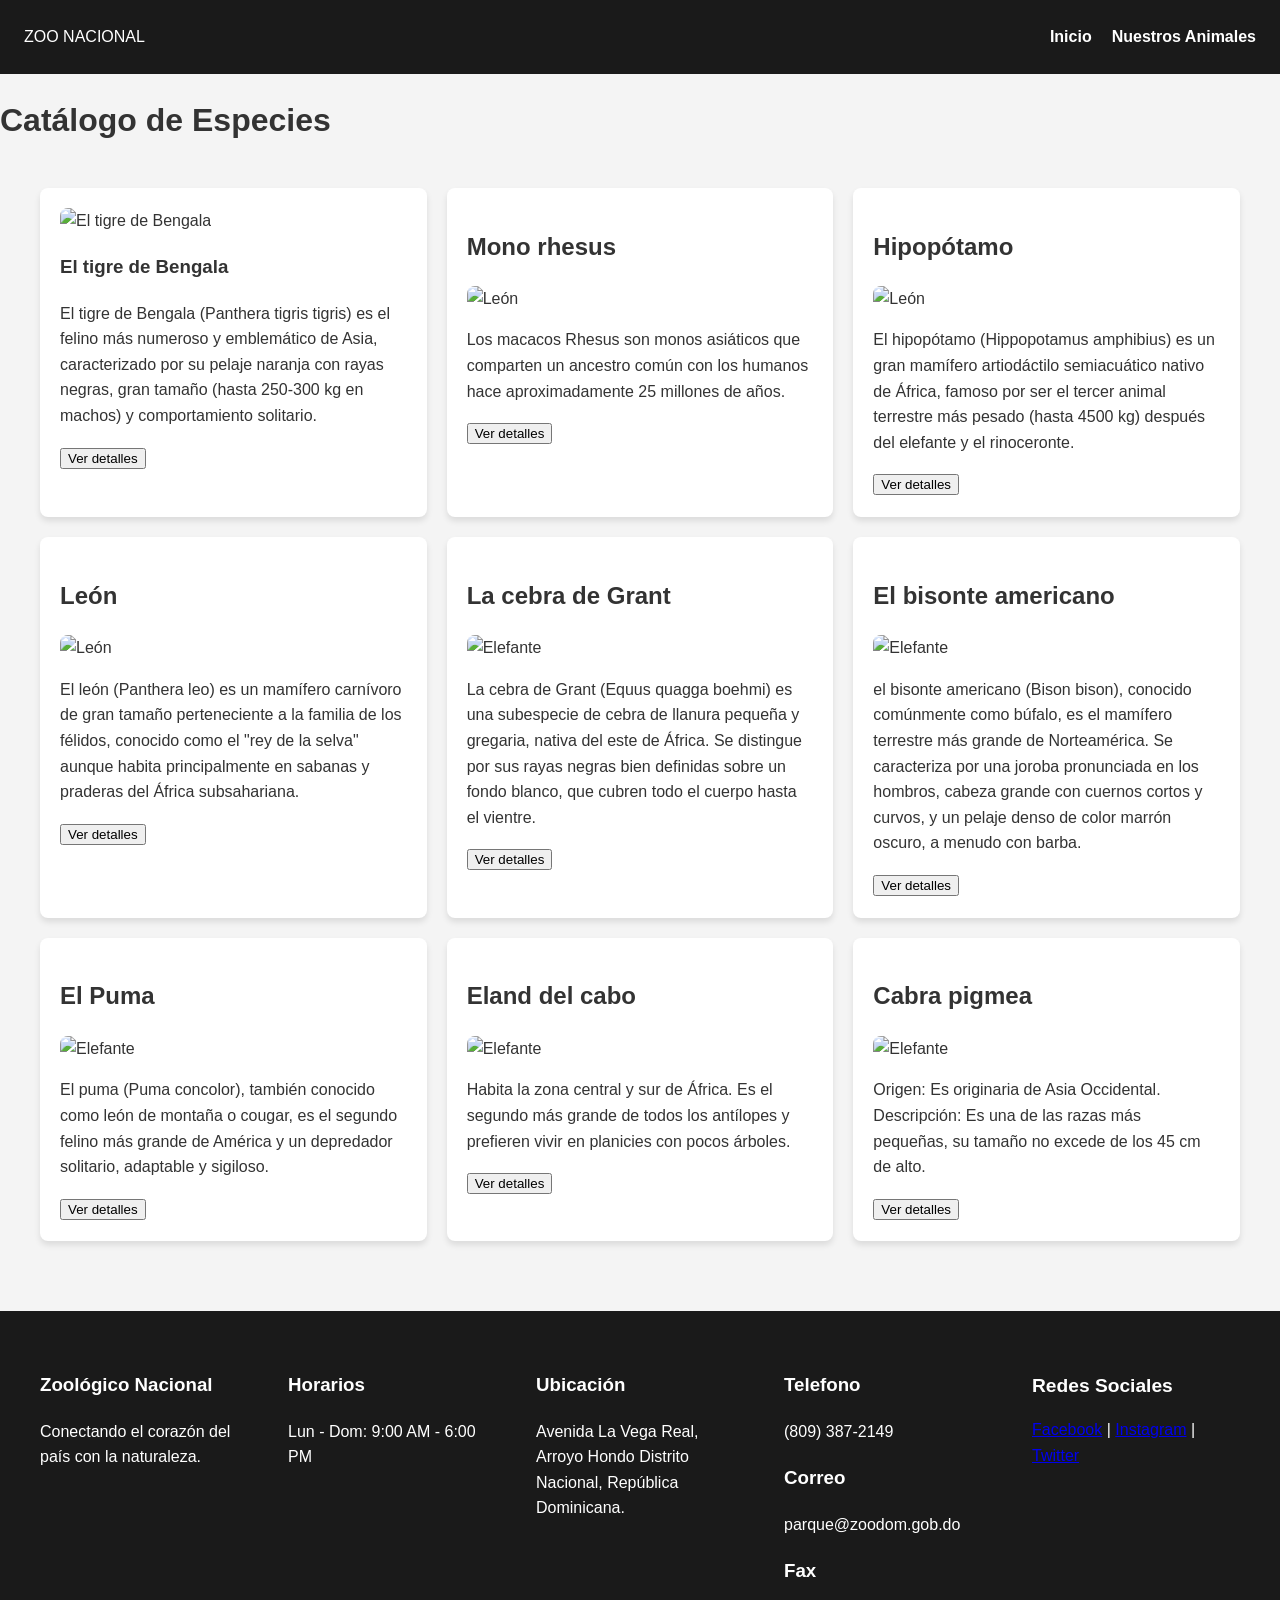
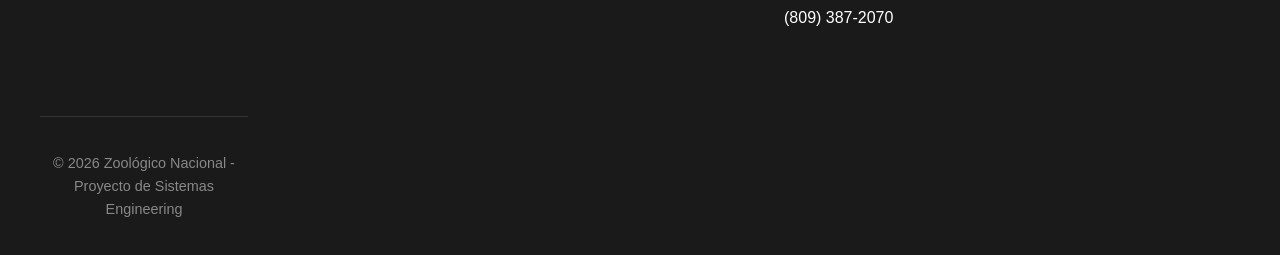
==== animales.html @ 7a5b52e7 "Add files via upload" ====
<!DOCTYPE html>
<html lang="es">
<head>
    <meta charset="UTF-8">
     <meta name="viewport" content="width=device-width, initial-scale=1.0"> 
    <title>Nuestros Animales | Zoológico Nacional</title>
    <link rel="stylesheet" href="estilos.css">
</head>
<body>
    <header>
        <div class="logo">ZOO NACIONAL</div>
        <nav>
            <ul>
                <li><a href="index.html">Inicio</a></li>
                <li><a href="animales.html">Nuestros Animales</a></li>
            </ul>
        </nav>
    </header>

    <main>
        <h1>Catálogo de Especies</h1>
        <div class="contenedor-animales">  
            <article class="ficha">
    <img src="..img/tigre-bengala.jpg" alt="El tigre de Bengala">
    <h3>El tigre de Bengala</h3>
    <p>El tigre de Bengala (Panthera tigris tigris) es el felino más numeroso y emblemático de
Asia, caracterizado por su pelaje naranja con rayas negras, gran tamaño (hasta 250-300
kg en machos) y comportamiento solitario.</p>
    <button class="btn-detalles" onclick="alert('Más información próximamente')">Ver detalles</button>
</article>
              <article class="ficha">
                <h2>Mono rhesus</h2>
                <img src="img/mono.jpg" alt="León">
                <p>Los macacos Rhesus son monos asiáticos que comparten un ancestro común con los humanos hace aproximadamente 25 millones de años.</p>
                 <button class="btn-detalles" onclick="alert('Más información próximamente')">Ver detalles</button>
            </article>
            <article class="ficha">
                <h2>Hipopótamo</h2>
                <img src="img/leopardo.jpg" alt="León">
                <p>El hipopótamo (Hippopotamus amphibius) es un gran mamífero artiodáctilo semiacuático nativo de África, famoso por ser el tercer animal terrestre más pesado (hasta 4500 kg) después del elefante y el rinoceronte.</p>
                 <button class="btn-detalles" onclick="alert('Más información próximamente')">Ver detalles</button>
            </article>
            <article class="ficha">
                <h2>León</h2>
                <img src="img/leon.jpg" alt="León">
                <p>El león (Panthera leo) es un mamífero carnívoro de gran tamaño perteneciente a la familia de los félidos, conocido como el "rey de la selva" aunque habita principalmente en sabanas y praderas del África subsahariana.</p>
                 <button class="btn-detalles" onclick="alert('Más información próximamente')">Ver detalles</button>
            </article>
            <article class="ficha">
                <h2>La cebra de Grant</h2>
                <img src="img/elefante.jpg" alt="Elefante">
                <p>La cebra de Grant (Equus quagga boehmi) es una subespecie de cebra de llanura pequeña y gregaria, nativa del este de África. Se distingue por sus rayas negras bien definidas sobre un fondo blanco, que cubren todo el cuerpo hasta el vientre.</p>
                 <button class="btn-detalles" onclick="alert('Más información próximamente')">Ver detalles</button>
            </article>
            <article class="ficha">
                <h2>El bisonte americano</h2>
                <img src="img/elefante.jpg" alt="Elefante">
                <p>el bisonte americano (Bison bison), conocido comúnmente como búfalo, es el mamífero terrestre más grande de Norteamérica. Se caracteriza por una joroba pronunciada en los hombros, cabeza grande con cuernos cortos y curvos, y un pelaje denso de color marrón oscuro, a menudo con barba.</p>
                 <button class="btn-detalles" onclick="alert('Más información próximamente')">Ver detalles</button>
            </article>
            <article class="ficha">
                <h2>El Puma</h2>
                <img src="img/elefante.jpg" alt="Elefante">
                <p>El puma (Puma concolor), también conocido como león de montaña o cougar, es el segundo felino más grande de América y un depredador solitario, adaptable y sigiloso.</p>
                 <button class="btn-detalles" onclick="alert('Más información próximamente')">Ver detalles</button>
            </article>
            <article class="ficha">
                <h2>Eland del cabo</h2>
                <img src="img/elefante.jpg" alt="Elefante">
                <p>Habita la zona central y sur de África. Es el segundo más grande de todos los antílopes y prefieren vivir en planicies con pocos árboles.</p>
                 <button class="btn-detalles" onclick="alert('Más información próximamente')">Ver detalles</button>
            </article>
            <article class="ficha">
                <h2>Cabra pigmea</h2>
                <img src="img/elefante.jpg" alt="Elefante">
                <p>Origen: Es originaria de Asia Occidental. Descripción: Es una de las razas más pequeñas, su tamaño no excede de los 45 cm de alto.</p>
                 <button class="btn-detalles" onclick="alert('Más información próximamente')">Ver detalles</button>
            </article>
        </div>
    </main>
    <footer>
    <div class="footer-content">
        <div class="footer-columna">
            <h3>Zoológico Nacional</h3>
            <p>Conectando el corazón del país con la naturaleza.</p>
        </div>
        <div class="footer-columna">
            <h3>Horarios</h3>
            <p>Lun - Dom: 9:00 AM - 6:00 PM</p>
        </div>
        <div class="footer-columna">
            <h3>Ubicación</h3>
            <p>Avenida La Vega Real, Arroyo Hondo Distrito Nacional, República Dominicana.</p>
        </div>
        <div class="footer-columna">
            <h3>Telefono</h3>
            <p>(809) 387-2149</p>
            <h3>Correo</h3>
            <p>parque@zoodom.gob.do</p>
            <h3>Fax</h3>
            <p>(809) 387-2070</p>
        </div>
<div class="footer-section"> 
            <h3>Redes Sociales</h3>
            <p><a href="https://www.facebook.com/zoodom" target="_blank">Facebook</a> | <a href="https://www.instagram.com/zoodom" target="_blank">Instagram</a> | <a href="https://twitter.com/zoodom" target="_blank">Twitter</a></p>
</div>
       
    <div class="footer-bottom">
        <p>&copy; 2026 Zoológico Nacional - Proyecto de Sistemas Engineering</p>
    </div>
 </footer>
</body>
</html>
---- estilos.css ----
/* Configuraci�n b�sica para un look limpio */ 
html, body {
    height: 100%;
    margin: 0;
    padding: 0;
    box-sizing: border-box;
}
body { display: flex; flex-direction: column; min-height: 100vh;
 }
body {
    font-family: 'Segoe UI', Tahoma, Verdana, Geneva, Tahoma, sans-serif, Verdana, sans-serif;
    margin: 0;
    padding: 0;
    line-height: 1.6;
    color: #333;
    display: flex;
    flex-direction: column;
    min-height: 100vh;;
}


header { 
    background-color: #2c3e50; 
    color: white; 
    padding: 1rem; 
    display: flex; 
    justify-content: 
    space-between; 
    align-items: center;
} 

nav ul { 
    list-style: none; 
    margin: 0; 
    padding: 0; 
    display: flex; 
    } 

nav ul li { 
    margin-left: 20px; 
} 

nav a { 
    color: white; 
    text-decoration: none; 
    font-weight: bold; 
} 

.hero { 
    text-align: center; 
    padding: 50px 20px; 
    background-color: #ecf0f1; 
} 
    /* Estilos Globales */
body {
    font-family: 'Segoe UI', Tahoma, Geneva, Verdana, sans-serif;
    line-height: 1.6;
    margin: 0;
    background-color: #f4f4f4; /* Un tono gris muy suave */
}

/* Header Minimalista */
header {
    background-color: #1a1a1a; /* Negro mate elegante */
    color: white;
    padding: 1.5rem;
    display: flex;
    justify-content: space-between;
    position: sticky;
    top: 0;
}

nav ul { display: flex; list-style: none; }
nav ul li { margin-left: 20px; }
nav a { color: white; text-decoration: none; font-weight: bold; }

/* Contenedor de Animales (La clave para tu avance) */
.contenedor-animales {
    display: grid;
    grid-template-columns: repeat(auto-fit, minmax(300px, 1fr));
    gap: 20px;
    padding: 20px;
    max-width: 1200px;
    margin: auto;
}

/* Estilo de "Tarjeta" para cada animal */
.ficha {
    background: white;
    padding: 20px;
    border-radius: 8px;
    box-shadow: 0 4px 6px rgba(0,0,0,0.1);
    transition: transform 0.3s;
}

.ficha:hover {
    transform: translateY(-10px); /* Efecto al pasar el mouse */
}

.ficha img {
    max-width: 100%;
    height: auto;
    border-radius: 4px;
}
btn-detalles {
    background-color: #2c3e50;
    color: white;
    border: none;
    padding: 10px 20px;
    border-radius: 4px;
    cursor: pointer;
    margin-top: 10px;
}

.btn-detalles:hover {
    background-color: #34495e;
}
/* Mejora para las tarjetas */
.ficha img {
    width: 100%;
    height: 200px; /* Esto hace que todas las fotos tengan el mismo alto */
    object-fit: cover; /* Esto evita que la imagen se deforme */
    border-radius: 8px 8px 0 0;
}
#contacto {
    max-width: 600px;
    margin: 40px auto;
    padding: 20px;
    background: #ffffff;
    border-radius: 8px;
}

input, textarea {
    width: 100%;
    padding: 12px;
    margin: 10px 0;
    border: 1px solid #ccc;
    border-radius: 4px;
    box-sizing: border-box; /* Esto evita que el padding rompa el diseño */
}

input:focus, textarea:focus {
    border-color: #2c3e50;
    outline: none;
}
.seccion-contacto {
    max-width: 500px; /* Un poco más estrecho para que se vea elegante */
    margin: 50px auto; /* Centrado en la página */
    padding: 30px;
    background: #ffffff;
    border: 1px solid #e0e0e0;
    border-radius: 12px; /* Bordes suaves */
    min-height: 400px;
    margin-bottom: 50px;
}

.seccion-contacto h2 {
    text-align: center;
    color: #1a1a1a;
}
footer {
    background-color: #1a1a1a;
    color: #ffffff;
    padding: 40px 20px 20px;
    margin-top: 50px;
}

.footer-content {
    display: grid;
    grid-template-columns: repeat(auto-fit, minmax(200px, 1fr));
    gap: 40px;
    max-width: 1200px;
    margin: 0 auto;
}

.footer-section h3 {
    margin-bottom: 15px;
    font-size: 1.2rem;
}

.footer-bottom {
    text-align: center;
    margin-top: 30px;
    font-size: 0.9rem;
    color: #888;
    border-top: 1px solid #333;
    padding-top: 20px;
}
/* Contenedor del grid */
.grid-animales {
    display: grid;
    /* Esto crea columnas que se ajustan automáticamente al tamaño de la pantalla */
    grid-template-columns: repeat(auto-fit, minmax(250px, 1fr));
    gap: 20px;
    padding: 20px;
    max-width: 1200px;
    margin: 0 auto;
}

/* Estilo de cada tarjeta */
.tarjeta-animal {
    border: 1px solid #ddd;
    border-radius: 10px;
    padding: 15px;
    text-align: center;
    background: #fff;
    transition: transform 0.3s ease; /* Efecto suave al mover el mouse */
}

/* El efecto "Hover" (cuando pasas el mouse por encima) */
.tarjeta-animal:hover {
    transform: translateY(-10px); /* La tarjeta salta un poquito hacia arriba */
    box-shadow: 0 10px 20px rgba(0,0,0,0.1);
}

/* Estilos para pantallas pequeñas (menos de 768px) */
@media (max-width: 768px) {
    header {
        flex-direction: column; /* Apila el logo y el menú verticalmente */
        text-align: center;
    }

    nav ul {
        margin-top: 15px;
        justify-content: center;
    }

    .grid-animales {
        grid-template-columns: 1fr; /* Una sola columna para los animales */
    }
}

.contenido-hero h1 {
    font-size: 3rem;
    margin-bottom: 10px;
}

.btn-hero {
    display: inline-block;
    margin-top: 20px;
    padding: 12px 30px;
    background-color: #27ae60; /* Un verde zoológico muy profesional */
    color: white;
    text-decoration: none;
    border-radius: 25px;
    font-weight: bold;
    transition: transform 0.3s;
}

.btn-hero:hover {
    transform: scale(1.05); /* El botón crece un poquito al pasar el mouse */
}
.seccion-nosotros {
    padding: 60px 20px;
    max-width: 800px; /* Esto hace que el texto no sea demasiado largo y se lea fácil */
    margin: 0 auto;  /* Centra la sección en la pantalla */
    text-align: center;
}

.seccion-nosotros h2 {
    margin-bottom: 30px;
    color: #333;
}

.contenedor-mision, .contenedor-vision {
    margin-bottom: 30px;
}

.seccion-nosotros h3 {
    color: #27ae60; /* El verde profesional del sitio */
    margin-bottom: 10px;
}
#btn-hidtoria {
    background-color: #27ae60;
    color: white;
    border: none;
    padding: 10px 20px;
    border-radius: 5px;
    cursor: pointer;
    margin-top: 15px;
    transition: background 0.3s;
}
btn-historia:hover {
    background-color: #219150;
}
.bloque-marco-estrategico {
    margin-bottom: 40px;
    border: 1px solid #e0e0e0;
    background-color: #f9f9f9;
    padding: 25px;
    border-radius: 8px;
}
    bloque-marco-estrategico h3 {
        text-transform: uppercase;
        color: #2c3e50;
        margin-bottom: 20px;
        letter-spacing: 1px;
    }
        bloque-marco-estrategico h4 {
            color: #27ae60;
            margin-bottom: 15px;
        }
        .lista-valores {
            list-style: none;
            padding: 0;
            margin-top: 15px;
        }
        .lista-valores li {
            margin-bottom: 12px;
            padding-left: 20px;
            position: relative;
            line-height: 1.6;
        }
        .lista-valores li::before {
            content: '✓'; /* Un check para cada valor */
            position: absolute;
            left: 0;
            color: #27ae60; /* El mismo verde profesional */
        }   
#btn-historia {
    background-color: #27ae60;
    color: white;
    border: none;
    padding: 12px 24px;
    font-size: 16px;
    font-weight: 600;
    border-radius: 25px;
    cursor: pointer;
    transition: all 0.3s ease;
    box-shadow: 0 4px 6px rgba(0,0,0,0.1);
    text-transform: uppercase;
    letter-spacing: 1px;
    margin: 20px 0;
    display: inline-block;
}
#btn-historia:hover {
    background-color: #2ecc71;
    transform: translateY(-2px);
    box-shadow: 0 6px 12px rgba(0,0,0,0.15);
}
#btn-historia:active {
    transform: translateY(1px);
    box-shadow: 0 2px 4px rgba(0,0,0,0.1);
}
.seccion-servicios {
    padding: 80px 20px;
    background-color: #f9f9f9; /* Un fondo gris muy suave resalta las tarjetas blancas */
}

.contenedor-tarjetas {
    display: grid;
    grid-template-columns: repeat(auto-fit, minmax(220px, 1fr));
    gap: 20px;
    max-width: 1000px;
    margin: 40px auto;
}

.tarjeta {
    background: white;
    padding: 30px 20px;
    border-radius: 15px;
    text-align: center;
    box-shadow: 0 10px 20px rgba(0,0,0,0.05); /* Sombra suave */
    transition: 0.3s;
    border-top: 4px solid #27ae60; /* Un toque de color arriba de cada tarjeta */
}

.tarjeta span {
    display: block;
    font-size: 40px;
    margin-bottom: 15px;
}

.tarjeta:hover {
    transform: translateY(-10px); /* Efecto de levitación */
    box-shadow: 0 15px 30px rgba(0,0,0,0.1);
}
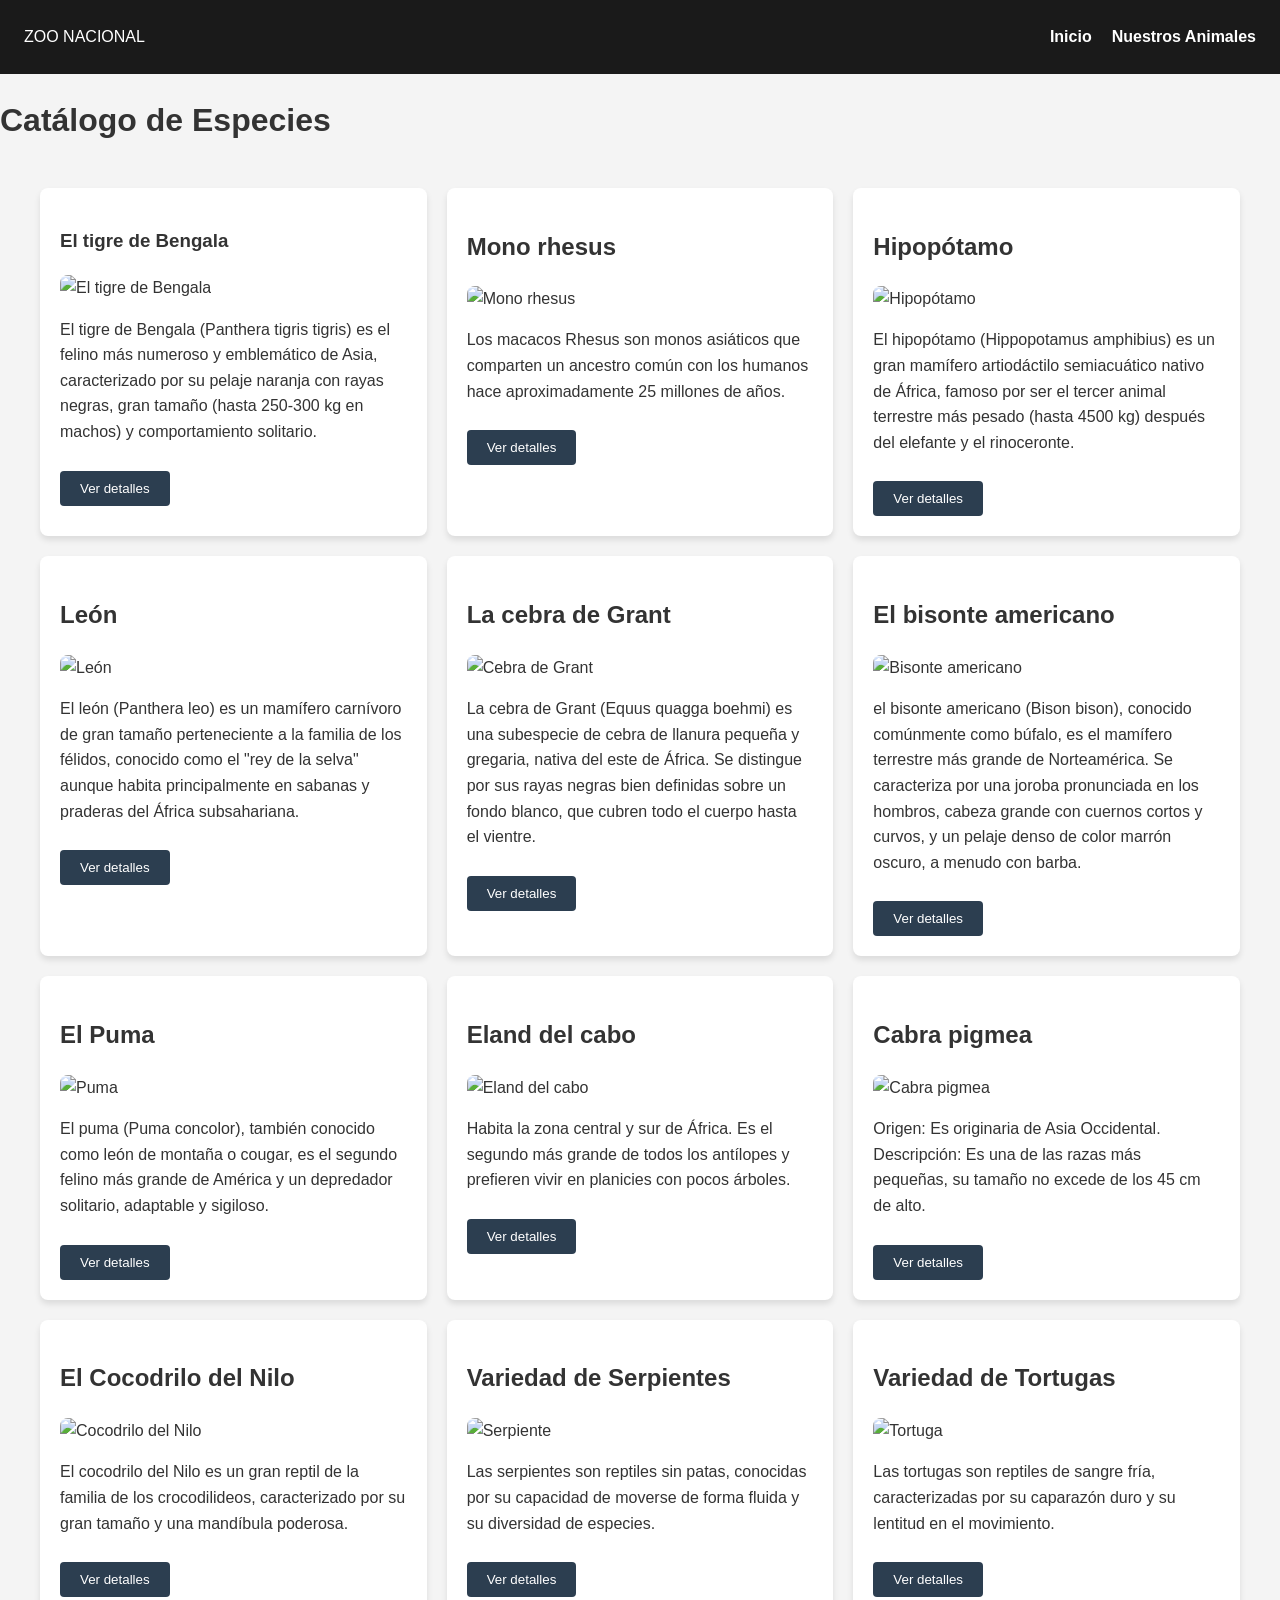
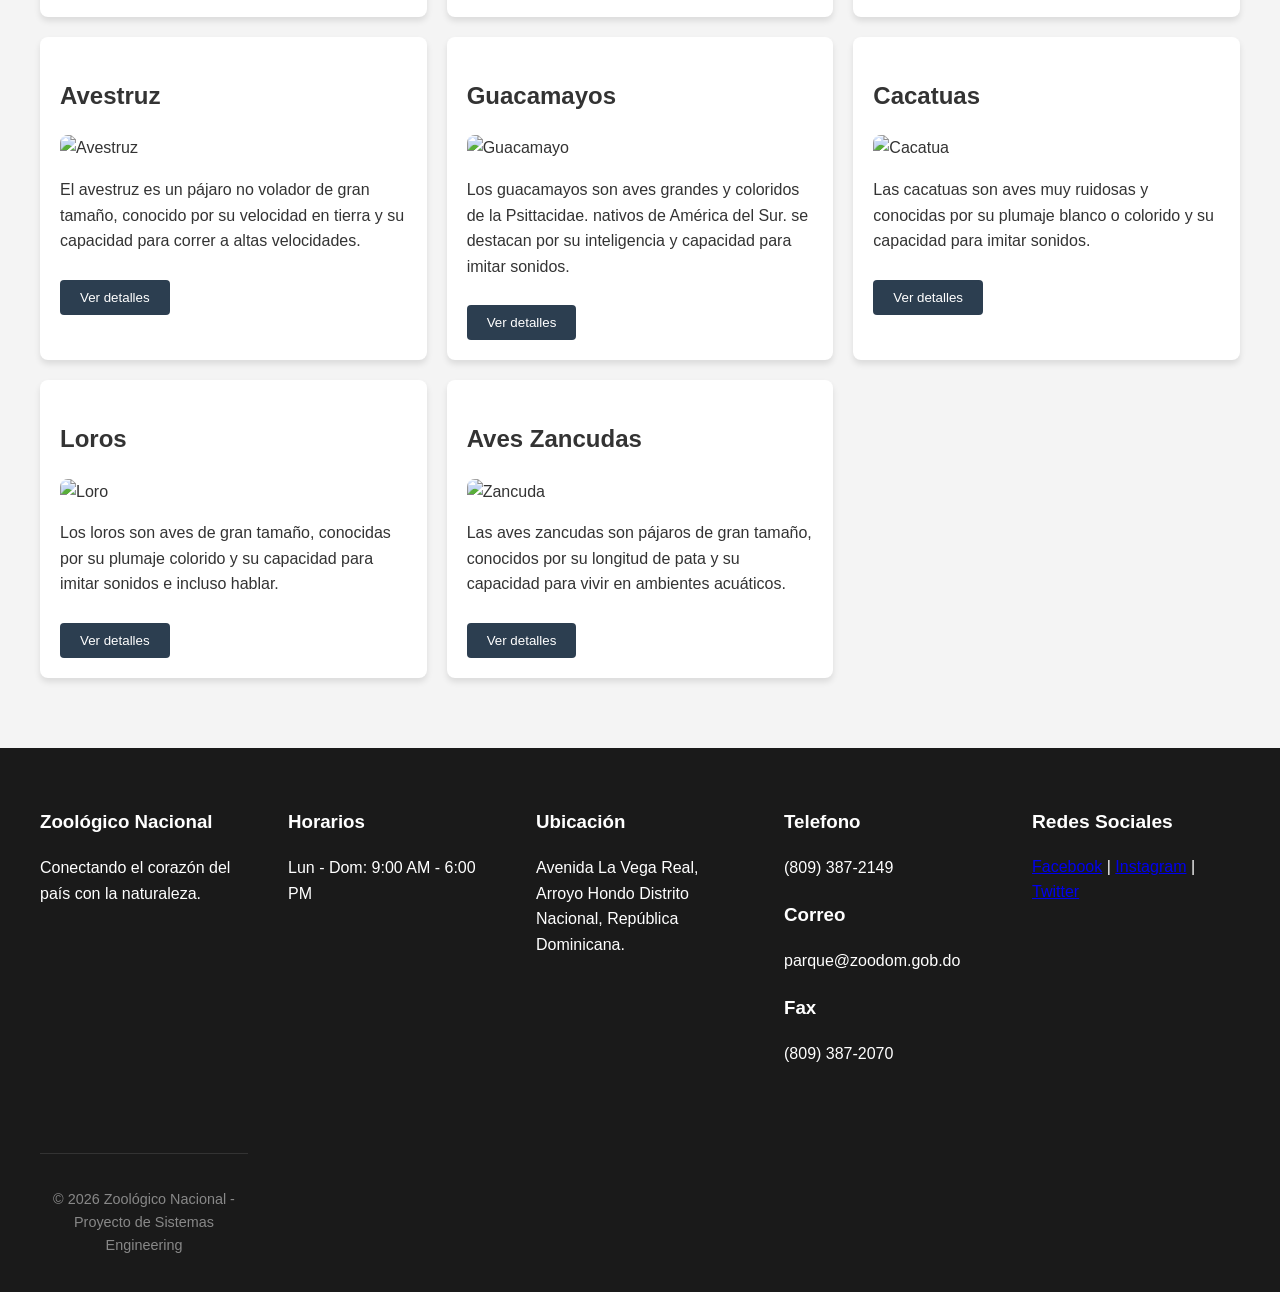
==== commit e36c4b71: "Add files via upload" ====
--- a/animales.html
+++ b/animales.html
@@ -21,22 +21,22 @@
         <h1>Catálogo de Especies</h1>
         <div class="contenedor-animales">  
             <article class="ficha">
-    <img src="..img/tigre-bengala.jpg" alt="El tigre de Bengala">
-    <h3>El tigre de Bengala</h3>
+    <h3>El tigre de Bengala</h3>            
+    <img src="img/tigrebengala.jpg" alt="El tigre de Bengala">
     <p>El tigre de Bengala (Panthera tigris tigris) es el felino más numeroso y emblemático de
 Asia, caracterizado por su pelaje naranja con rayas negras, gran tamaño (hasta 250-300
 kg en machos) y comportamiento solitario.</p>
     <button class="btn-detalles" onclick="alert('Más información próximamente')">Ver detalles</button>
-</article>
+            </article>
               <article class="ficha">
                 <h2>Mono rhesus</h2>
-                <img src="img/mono.jpg" alt="León">
+                <img src="img/monorhesus.jpg" alt="Mono rhesus">
                 <p>Los macacos Rhesus son monos asiáticos que comparten un ancestro común con los humanos hace aproximadamente 25 millones de años.</p>
                  <button class="btn-detalles" onclick="alert('Más información próximamente')">Ver detalles</button>
             </article>
             <article class="ficha">
                 <h2>Hipopótamo</h2>
-                <img src="img/leopardo.jpg" alt="León">
+                <img src="img/hipopotamo.jpg" alt="Hipopótamo">
                 <p>El hipopótamo (Hippopotamus amphibius) es un gran mamífero artiodáctilo semiacuático nativo de África, famoso por ser el tercer animal terrestre más pesado (hasta 4500 kg) después del elefante y el rinoceronte.</p>
                  <button class="btn-detalles" onclick="alert('Más información próximamente')">Ver detalles</button>
             </article>
@@ -48,32 +48,80 @@
             </article>
             <article class="ficha">
                 <h2>La cebra de Grant</h2>
-                <img src="img/elefante.jpg" alt="Elefante">
+                <img src="img/cebra.jpg" alt="Cebra de Grant">
                 <p>La cebra de Grant (Equus quagga boehmi) es una subespecie de cebra de llanura pequeña y gregaria, nativa del este de África. Se distingue por sus rayas negras bien definidas sobre un fondo blanco, que cubren todo el cuerpo hasta el vientre.</p>
                  <button class="btn-detalles" onclick="alert('Más información próximamente')">Ver detalles</button>
             </article>
             <article class="ficha">
                 <h2>El bisonte americano</h2>
-                <img src="img/elefante.jpg" alt="Elefante">
+                <img src="img/bisonte.jpg" alt="Bisonte americano">
                 <p>el bisonte americano (Bison bison), conocido comúnmente como búfalo, es el mamífero terrestre más grande de Norteamérica. Se caracteriza por una joroba pronunciada en los hombros, cabeza grande con cuernos cortos y curvos, y un pelaje denso de color marrón oscuro, a menudo con barba.</p>
                  <button class="btn-detalles" onclick="alert('Más información próximamente')">Ver detalles</button>
             </article>
             <article class="ficha">
                 <h2>El Puma</h2>
-                <img src="img/elefante.jpg" alt="Elefante">
+                <img src="img/puma.jpg" alt="Puma">
                 <p>El puma (Puma concolor), también conocido como león de montaña o cougar, es el segundo felino más grande de América y un depredador solitario, adaptable y sigiloso.</p>
                  <button class="btn-detalles" onclick="alert('Más información próximamente')">Ver detalles</button>
             </article>
             <article class="ficha">
                 <h2>Eland del cabo</h2>
-                <img src="img/elefante.jpg" alt="Elefante">
+                <img src="img/eland.jpg" alt="Eland del cabo">
                 <p>Habita la zona central y sur de África. Es el segundo más grande de todos los antílopes y prefieren vivir en planicies con pocos árboles.</p>
                  <button class="btn-detalles" onclick="alert('Más información próximamente')">Ver detalles</button>
             </article>
             <article class="ficha">
                 <h2>Cabra pigmea</h2>
-                <img src="img/elefante.jpg" alt="Elefante">
+                <img src="img/cabra.jpg" alt="Cabra pigmea">
                 <p>Origen: Es originaria de Asia Occidental. Descripción: Es una de las razas más pequeñas, su tamaño no excede de los 45 cm de alto.</p>
+                 <button class="btn-detalles" onclick="alert('Más información próximamente')">Ver detalles</button>
+            </article>
+            <article class="ficha">
+                <h2>El Cocodrilo del Nilo</h2>
+                <img src="img/cocodrilo.jpg" alt="Cocodrilo del Nilo">
+                <p>El cocodrilo del Nilo es un gran reptil de la familia de los crocodilideos, caracterizado por su gran tamaño y una mandíbula poderosa.</p>
+                 <button class="btn-detalles" onclick="alert('Más información próximamente')">Ver detalles</button>
+            </article>
+            <article class="ficha">
+                <h2>Variedad de Serpientes</h2>
+                <img src="img/serpientes.jpg" alt="Serpiente">
+                <p>Las serpientes son reptiles sin patas, conocidas por su capacidad de moverse de forma fluida y su diversidad de especies.</p>
+                 <button class="btn-detalles" onclick="alert('Más información próximamente')">Ver detalles</button>
+            </article>
+            <article class="ficha">
+                <h2>Variedad de Tortugas</h2>
+                <img src="img/tortugas.jpg" alt="Tortuga">
+                <p>Las tortugas son reptiles de sangre fría, caracterizadas por su caparazón duro y su lentitud en el movimiento.</p>
+                 <button class="btn-detalles" onclick="alert('Más información próximamente')">Ver detalles</button>
+            </article>
+            <article class="ficha">
+                <h2>Avestruz</h2>
+                <img src="img/avestruz.jpg" alt="Avestruz">
+                <p>El avestruz es un pájaro no volador de gran tamaño, conocido por su velocidad en tierra y su capacidad para correr a altas velocidades.</p>
+                 <button class="btn-detalles" onclick="alert('Más información próximamente')">Ver detalles</button>
+            </article>
+            <article class="ficha">
+                <h2>Guacamayos</h2>
+                <img src="img/guacamayo.jpg" alt="Guacamayo">
+                <p>Los guacamayos son aves grandes y coloridos de la Psittacidae. nativos de América del Sur. se destacan por su inteligencia y capacidad para imitar sonidos.</p>
+                 <button class="btn-detalles" onclick="alert('Más información próximamente')">Ver detalles</button>
+            </article>
+            <article class="ficha">
+                <h2>Cacatuas</h2>
+                <img src="img/cacatua.jpg" alt="Cacatua">
+                <p>Las cacatuas son aves muy ruidosas y conocidas por su plumaje blanco o colorido y su capacidad para imitar sonidos.</p>
+                 <button class="btn-detalles" onclick="alert('Más información próximamente')">Ver detalles</button>
+            </article>
+            <article class="ficha">
+                <h2>Loros</h2>
+                <img src="img/loros.jpg" alt="Loro">
+                <p>Los loros son aves de gran tamaño, conocidas por su plumaje colorido y su capacidad para imitar sonidos e incluso hablar.</p>
+                 <button class="btn-detalles" onclick="alert('Más información próximamente')">Ver detalles</button>
+            </article>
+            <article class="ficha">
+                <h2>Aves Zancudas</h2>
+                <img src="img/zanducas.jpg" alt="Zancuda">
+                <p>Las aves zancudas son pájaros de gran tamaño, conocidos por su longitud de pata y su capacidad para vivir en ambientes acuáticos.</p>
                  <button class="btn-detalles" onclick="alert('Más información próximamente')">Ver detalles</button>
             </article>
         </div>
--- a/estilos.css
+++ b/estilos.css
@@ -5,30 +5,18 @@
     padding: 0;
     box-sizing: border-box;
 }
-body { display: flex; flex-direction: column; min-height: 100vh;
- }
-body {
+body { 
     font-family: 'Segoe UI', Tahoma, Verdana, Geneva, Tahoma, sans-serif, Verdana, sans-serif;
     margin: 0;
     padding: 0;
     line-height: 1.6;
     color: #333;
+
     display: flex;
     flex-direction: column;
-    min-height: 100vh;;
-}
-
-
-header { 
-    background-color: #2c3e50; 
-    color: white; 
-    padding: 1rem; 
-    display: flex; 
-    justify-content: 
-    space-between; 
-    align-items: center;
-} 
-
+    min-height: 100vh;
+    background-color: #f4f4f4;
+}
 nav ul { 
     list-style: none; 
     margin: 0; 
@@ -47,11 +35,61 @@
 } 
 
 .hero { 
+    height: 100vh;
+    display: flex;
+    justify-content: center;
+    align-items: center;
     text-align: center; 
-    padding: 50px 20px; 
-    background-color: #ecf0f1; 
-} 
-    /* Estilos Globales */
+    background: linear-gradient(
+        rgba(0, 0, 0, 0.6), 
+        rgba(0, 0, 0, 0.6) 
+        );
+ background-image: url(img/portada.png);
+background-size:cover;
+background-position:center;
+color:white;
+}
+.contenido-hero {
+    display: flex;
+    flex-direction: column;
+    align-items: center;
+    gap: 10px;
+    padding: 20px;
+}
+.imagen-hero {
+    width: 110px;
+    height: auto;
+    margin-bottom: 10px;
+
+    background: white;
+    padding: 10px;
+    border-radius: 50%;
+    box-shadow: 0 4px 6px rgba(0,0,0,2.1);
+}   
+.contenido-hero h1 {
+    font-size: 3rem;
+    font-weight: bold;
+    text-shadow: 2px 2px 8px rgba(0,0,0,50.7);
+}
+.contenido-hero p {
+    font-size: 1.2rem;
+        text-shadow: 1px 1px 6px rgba(0,0,0,50.7);
+}
+.btn-hero {
+    margin-top: 20px;
+    padding: 14px 35px ;
+    background-color: #27ae60;
+    color: white;
+    text-decoration: none;
+    border-radius: 30px;
+    text-decoration: none;
+    transition: 0.3s;
+}
+.btn-hero:hover {
+    transform: scale(1.05);
+    background-color: #2ecc71;
+}
+/* Estilos Globales */
 body {
     font-family: 'Segoe UI', Tahoma, Geneva, Verdana, sans-serif;
     line-height: 1.6;
@@ -102,7 +140,7 @@
     height: auto;
     border-radius: 4px;
 }
-btn-detalles {
+.btn-detalles {
     background-color: #2c3e50;
     color: white;
     border: none;
@@ -280,7 +318,7 @@
     margin-top: 15px;
     transition: background 0.3s;
 }
-btn-historia:hover {
+#btn-historia:hover {
     background-color: #219150;
 }
 .bloque-marco-estrategico {
@@ -290,13 +328,13 @@
     padding: 25px;
     border-radius: 8px;
 }
-    bloque-marco-estrategico h3 {
+    .bloque-marco-estrategico h3 {
         text-transform: uppercase;
         color: #2c3e50;
         margin-bottom: 20px;
         letter-spacing: 1px;
     }
-        bloque-marco-estrategico h4 {
+       .bloque-marco-estrategico h4 {
             color: #27ae60;
             margin-bottom: 15px;
         }
@@ -374,4 +412,4 @@
 .tarjeta:hover {
     transform: translateY(-10px); /* Efecto de levitación */
     box-shadow: 0 15px 30px rgba(0,0,0,0.1);
-}+}
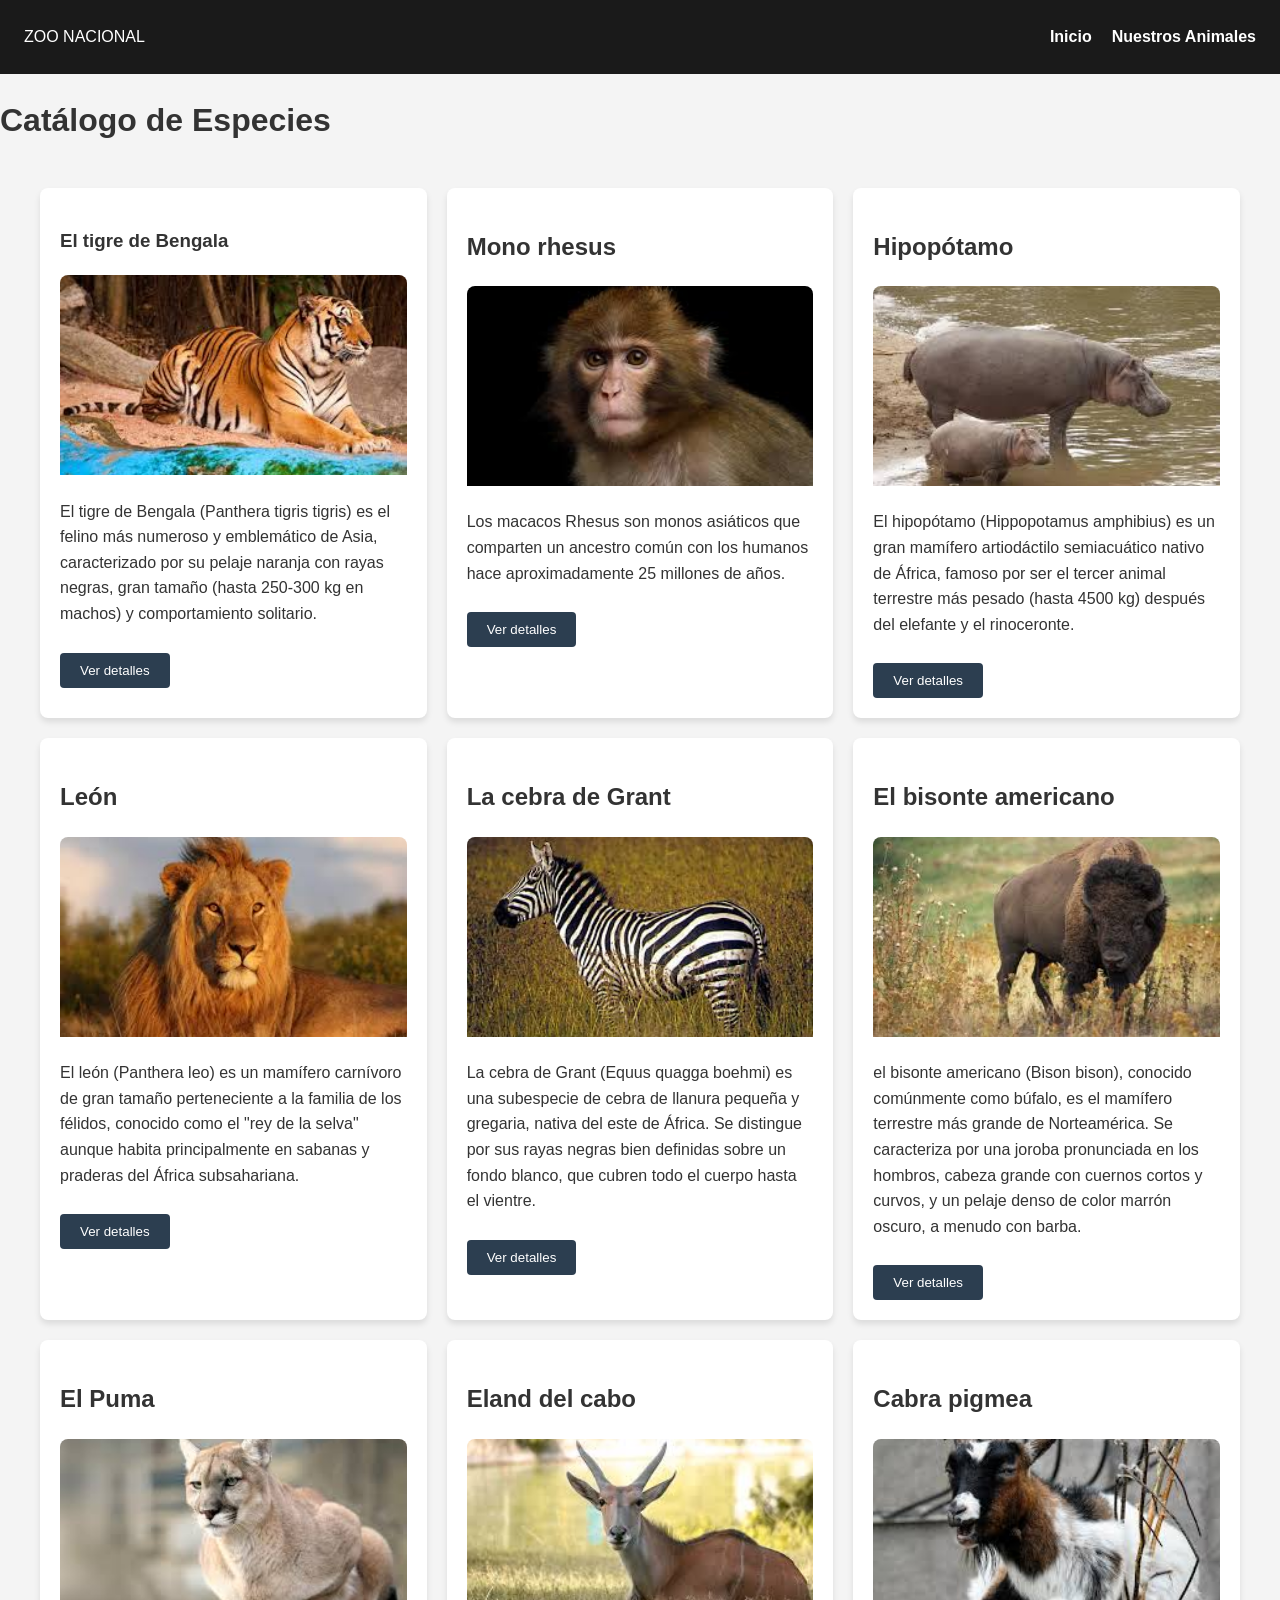
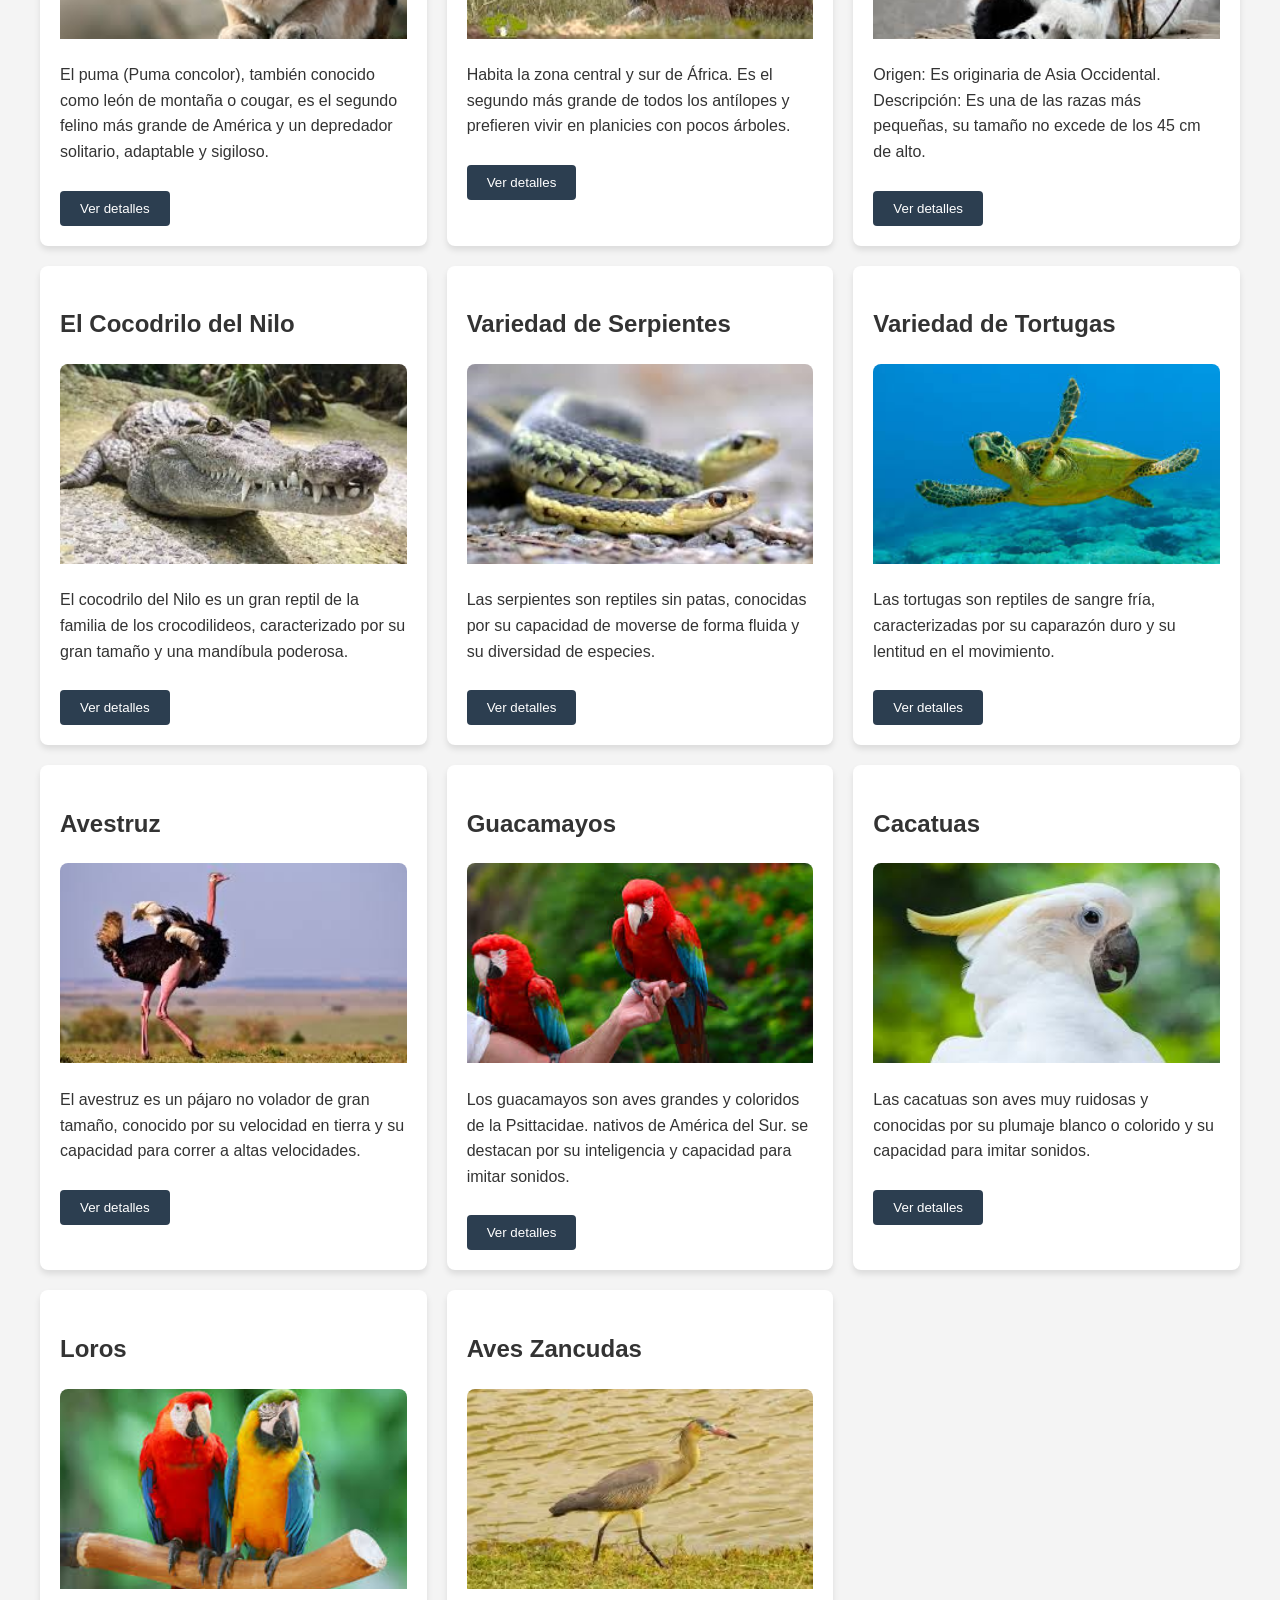
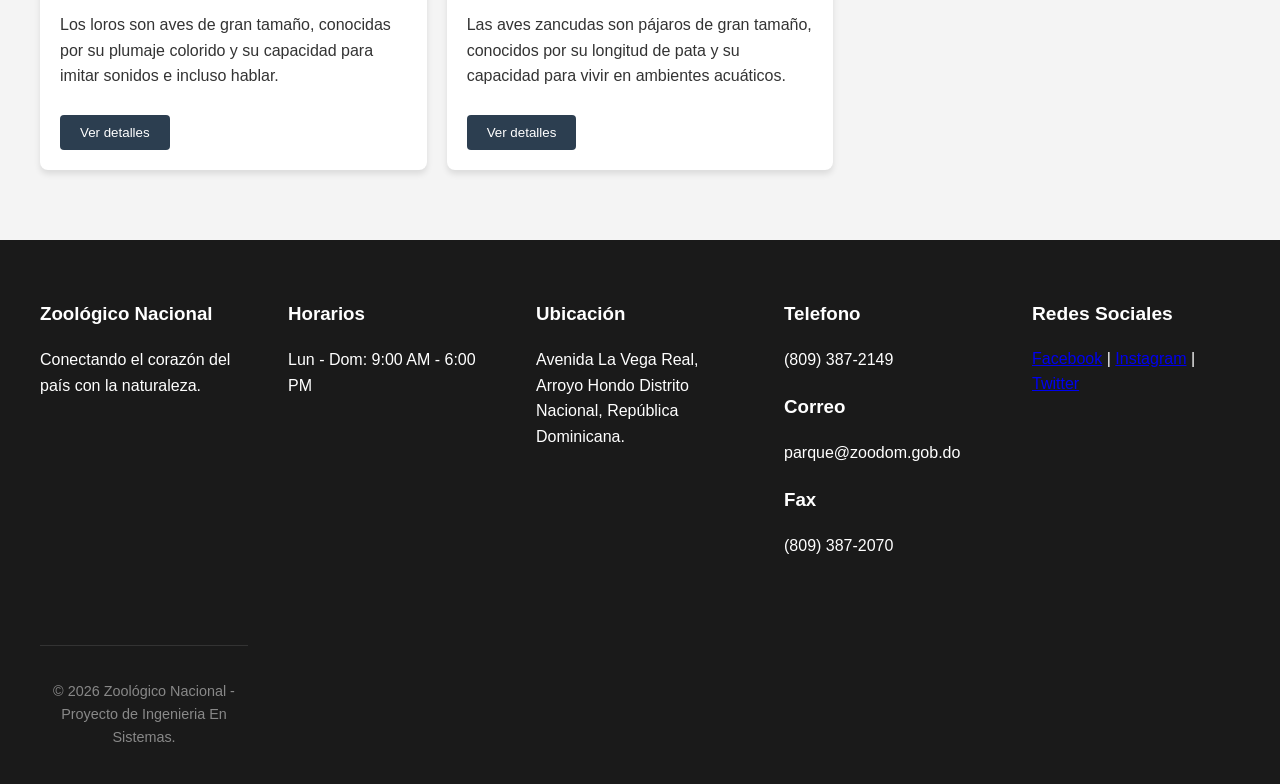
==== commit 8275e043: "actualizacion actualizacion" ====
--- a/animales.html
+++ b/animales.html
@@ -154,7 +154,7 @@
 </div>
        
     <div class="footer-bottom">
-        <p>&copy; 2026 Zoológico Nacional - Proyecto de Sistemas Engineering</p>
+        <p>&copy; 2026 Zoológico Nacional - Proyecto de Ingenieria En Sistemas.</p>
     </div>
  </footer>
 </body>
